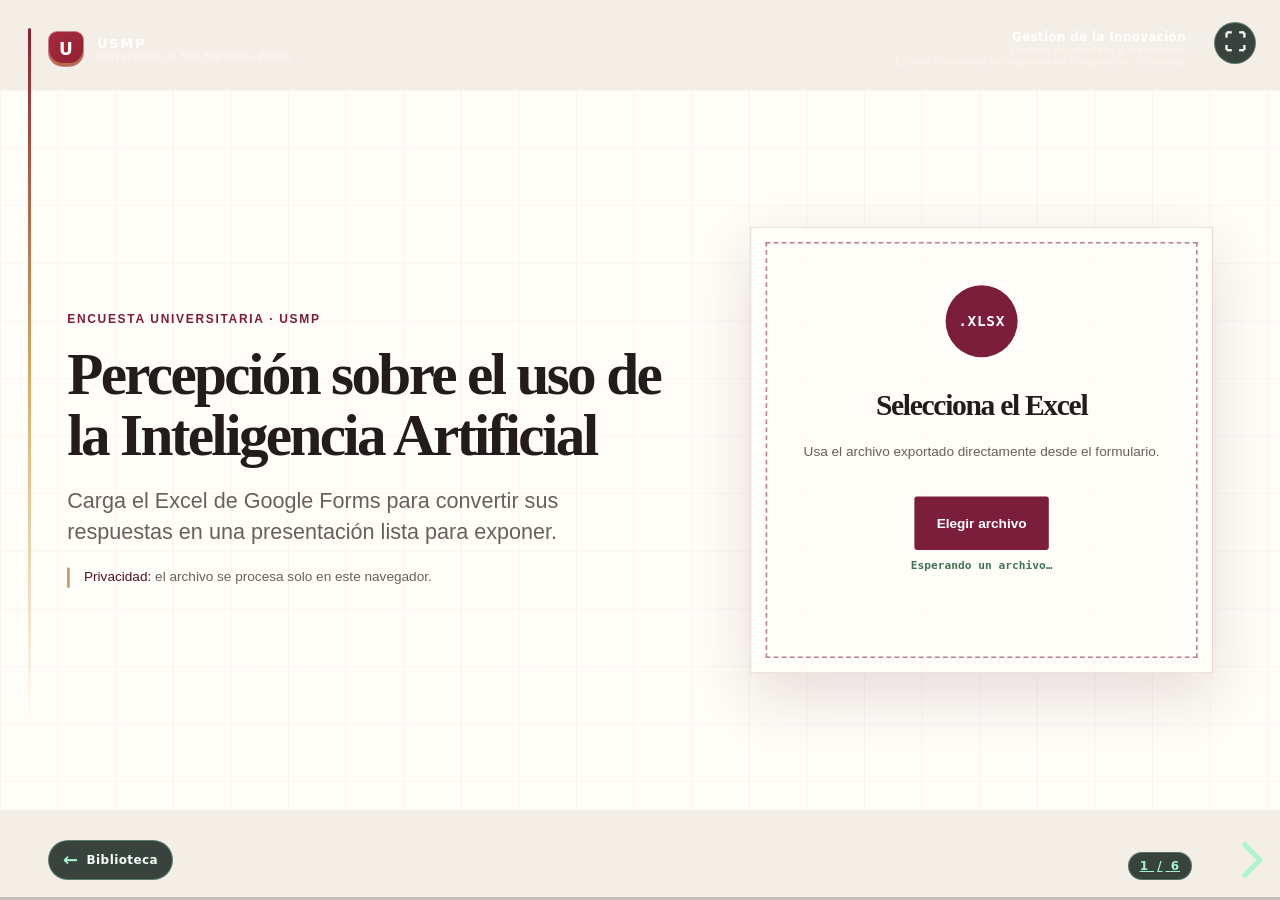
==== artefactos/ciclo-09/gestion-innovacion/encuesta-uso-inteligencia-artificial/index.html @ 7936cba1 "Agregando presentación de Gestión de la Innovación" ====
<!doctype html>
<html lang="es">
  <head>
    <meta charset="utf-8">
    <meta name="viewport" content="width=device-width, initial-scale=1">
    <meta
      name="description"
      content="Presentación interactiva de la encuesta USMP sobre el uso de la inteligencia artificial."
    >
    <title>Percepción sobre el uso de la Inteligencia Artificial</title>
    <link rel="stylesheet" href="../../../../runtime/presentation/v1/runtime.css">
    <link rel="stylesheet" href="presentation.css">
    <script defer src="assets/chart.umd.min.js"></script>
    <script defer src="presentation.js"></script>
  </head>
  <body>
    <main
      class="reveal"
      data-presentation-root
      data-presentation-config="presentation.config.json"
      aria-label="Percepción sobre el uso de la Inteligencia Artificial"
    >
      <div class="slides">
        <section
          data-slide
          data-slide-id="cargar-datos"
          data-brand-chrome="full"
          aria-labelledby="titulo-cargar-datos"
        >
          <div class="cover-layout">
            <header class="cover-copy">
              <p class="overline">Encuesta universitaria · USMP</p>
              <h1 id="titulo-cargar-datos">Percepción sobre el uso de la Inteligencia Artificial</h1>
              <p class="lead">Carga el Excel de Google Forms para convertir sus respuestas en una presentación lista para exponer.</p>
              <p class="privacy-note"><strong>Privacidad:</strong> el archivo se procesa solo en este navegador.</p>
            </header>

            <div class="upload-panel">
              <div
                class="drop-zone"
                id="dropZone"
                role="button"
                tabindex="0"
                aria-controls="fileInput"
                aria-describedby="fileHelp fileStatus"
              >
                <span class="upload-mark" aria-hidden="true">.XLSX</span>
                <h2>Selecciona el Excel</h2>
                <p id="fileHelp">Usa el archivo exportado directamente desde el formulario.</p>
                <label class="upload-button" for="fileInput">Elegir archivo</label>
                <input id="fileInput" type="file" accept=".xlsx">
                <p class="file-status" id="fileStatus" aria-live="polite">Esperando un archivo…</p>
                <p class="file-error" id="fileError" role="alert"></p>
              </div>
            </div>
          </div>
        </section>

        <section
          data-slide
          data-slide-id="panorama"
          data-brand-chrome="minimal"
          aria-labelledby="titulo-panorama"
        >
          <div class="empty-state">
            <span>Datos pendientes</span>
            <p>Regresa a la primera diapositiva y carga el Excel para comenzar.</p>
          </div>
          <div class="result-content">
            <header class="slide-heading">
              <p class="overline">01 / Panorama</p>
              <h2 id="titulo-panorama">Cuatro cifras sitúan la conversación.</h2>
            </header>
            <div class="kpi-grid">
              <article class="kpi">
                <strong id="kpiTotal">—</strong>
                <span>Respuestas</span>
              </article>
              <article class="kpi">
                <strong id="kpiEscuelas">—</strong>
                <span>Escuelas representadas</span>
              </article>
              <article class="kpi">
                <strong id="kpiAprendizaje">—</strong>
                <span>IA facilita el aprendizaje</span>
              </article>
              <article class="kpi">
                <strong id="kpiConfiabilidad">—</strong>
                <span>Confiabilidad percibida</span>
              </article>
            </div>
            <div class="insight-strip">
              <span class="insight-index">Lectura inicial</span>
              <p id="panoramaInsight">Los datos mostrarán el alcance de la muestra y cómo se valora la IA.</p>
            </div>
          </div>
        </section>

        <section
          data-slide
          data-slide-id="perfil"
          data-brand-chrome="minimal"
          aria-labelledby="titulo-perfil"
        >
          <div class="empty-state">
            <span>Datos pendientes</span>
            <p>Regresa a la primera diapositiva y carga el Excel para comenzar.</p>
          </div>
          <div class="result-content">
            <header class="slide-heading compact-heading">
              <p class="overline">02 / Perfil</p>
              <h2 id="titulo-perfil">La composición de la muestra da contexto a cada resultado.</h2>
            </header>
            <div class="chart-grid chart-grid-three">
              <figure class="chart-card">
                <figcaption>Rango de edad</figcaption>
                <div class="chart-frame"><canvas id="chartEdad"></canvas></div>
              </figure>
              <figure class="chart-card">
                <figcaption>Ciclo académico</figcaption>
                <div class="chart-frame"><canvas id="chartCiclo"></canvas></div>
              </figure>
              <figure class="chart-card chart-card-wide-labels">
                <figcaption>Escuela académica</figcaption>
                <div class="chart-frame"><canvas id="chartEscuela"></canvas></div>
              </figure>
            </div>
          </div>
        </section>

        <section
          data-slide
          data-slide-id="habitos"
          data-brand-chrome="minimal"
          aria-labelledby="titulo-habitos"
        >
          <div class="empty-state">
            <span>Datos pendientes</span>
            <p>Regresa a la primera diapositiva y carga el Excel para comenzar.</p>
          </div>
          <div class="result-content">
            <header class="slide-heading compact-heading">
              <p class="overline">03 / Hábitos de uso</p>
              <h2 id="titulo-habitos">Las herramientas importan menos que la forma de incorporarlas.</h2>
            </header>
            <div class="habits-layout">
              <figure class="chart-card tools-card">
                <figcaption>Herramientas más utilizadas</figcaption>
                <div class="chart-frame"><canvas id="chartHerramientas"></canvas></div>
              </figure>
              <figure class="chart-card frequency-card">
                <figcaption>Frecuencia de uso</figcaption>
                <div class="chart-frame"><canvas id="chartFrecuencia"></canvas></div>
              </figure>
              <figure class="chart-card purpose-card">
                <figcaption>Actividades apoyadas con IA</figcaption>
                <div class="chart-frame"><canvas id="chartParaQue"></canvas></div>
              </figure>
            </div>
          </div>
        </section>

        <section
          data-slide
          data-slide-id="valor-riesgo"
          data-brand-chrome="minimal"
          aria-labelledby="titulo-valor-riesgo"
        >
          <div class="empty-state">
            <span>Datos pendientes</span>
            <p>Regresa a la primera diapositiva y carga el Excel para comenzar.</p>
          </div>
          <div class="result-content">
            <header class="slide-heading compact-heading">
              <p class="overline">04 / Valor y riesgo</p>
              <h2 id="titulo-valor-riesgo">El beneficio percibido convive con límites que exigen criterio.</h2>
            </header>
            <div class="balance-layout">
              <figure class="chart-card">
                <figcaption>Beneficio principal</figcaption>
                <div class="chart-frame"><canvas id="chartBeneficio"></canvas></div>
              </figure>
              <figure class="chart-card">
                <figcaption>Riesgo principal</figcaption>
                <div class="chart-frame"><canvas id="chartRiesgo"></canvas></div>
              </figure>
              <div class="metric-stack">
                <article class="metric-block">
                  <span>Aprendizaje</span>
                  <strong id="metricAprendizaje">—</strong>
                  <p>La IA facilita mi aprendizaje académico.</p>
                </article>
                <article class="metric-block">
                  <span>Confiabilidad</span>
                  <strong id="metricConfiabilidad">—</strong>
                  <p>Confianza en la información generada por IA.</p>
                </article>
              </div>
            </div>
          </div>
        </section>

        <section
          data-slide
          data-slide-id="criterio-etico"
          data-brand-chrome="full"
          aria-labelledby="titulo-criterio-etico"
        >
          <div class="empty-state">
            <span>Datos pendientes</span>
            <p>Regresa a la primera diapositiva y carga el Excel para comenzar.</p>
          </div>
          <div class="result-content">
            <header class="slide-heading compact-heading">
              <p class="overline">05 / Criterio ético</p>
              <h2 id="titulo-criterio-etico">Adoptar IA también implica decidir qué uso es responsable.</h2>
            </header>
            <div class="ethics-layout">
              <figure class="chart-card ethics-card">
                <figcaption>¿Es ético presentar como propio un trabajo hecho con IA?</figcaption>
                <div class="chart-frame"><canvas id="chartEtico"></canvas></div>
              </figure>
              <figure class="chart-card human-card">
                <figcaption>Lo que la IA aún no puede reemplazar</figcaption>
                <div class="chart-frame"><canvas id="chartNoReemplaza"></canvas></div>
              </figure>
              <aside class="voices-panel">
                <span class="voices-label">Voces de la encuesta</span>
                <ul id="quoteList">
                  <li>Las respuestas abiertas aparecerán aquí.</li>
                </ul>
              </aside>
            </div>
          </div>
        </section>
      </div>
    </main>

    <script type="module" src="../../../../runtime/presentation/v1/bootstrap.js"></script>
  </body>
</html>
---- runtime/presentation/v1/runtime.css ----
@import url("../../../vendor/reveal/6.0.1/dist/reset.css") layer(pc-vendor);
@import url("../../../vendor/reveal/6.0.1/dist/reveal.css") layer(pc-vendor);
@import url("./transitions.css") layer(pc-effects);
@import url("./motion.css") layer(pc-motion);

@layer pc-runtime {
  :root {
    color-scheme: dark;
  }

  html,
  body {
    width: 100%;
    height: 100%;
    margin: 0;
  }

  body {
    overflow: hidden;
    background: var(--pc-viewport-background, #07110f);
  }

  .pc-presentation {
    --pc-runtime-accent: #a7f3d0;
    --pc-runtime-ink: #f4fff9;
    --pc-runtime-control: rgb(4 18 15 / 78%);
    color: var(--pc-runtime-ink);
    background: var(--pc-slide-background, #07110f);
  }

  .pc-presentation .slides > .pc-slide {
    box-sizing: border-box;
    height: 900px;
    padding: 72px 84px;
    text-align: left;
    transition-duration: var(--pc-transition-duration, 600ms);
  }

  .pc-presentation .controls,
  .pc-presentation .progress,
  .pc-presentation .slide-number {
    color: var(--pc-runtime-accent);
  }

  .pc-presentation .progress span {
    transition-duration: var(--pc-transition-duration, 600ms);
  }

  .pc-presentation .slide-number {
    right: 88px;
    bottom: 20px;
    border: 1px solid color-mix(in srgb, var(--pc-runtime-accent) 28%, transparent);
    border-radius: 999px;
    background: var(--pc-runtime-control);
    padding: 7px 11px;
    font: 650 12px/1 system-ui, sans-serif;
    letter-spacing: 0.08em;
  }

  .pc-fullscreen-control {
    position: absolute;
    z-index: 35;
    right: 24px;
    top: 22px;
    display: grid;
    width: 42px;
    height: 42px;
    place-items: center;
    border: 1px solid color-mix(in srgb, var(--pc-runtime-accent) 32%, transparent);
    border-radius: 50%;
    color: var(--pc-runtime-ink);
    background: var(--pc-runtime-control);
    font: 700 22px/1 system-ui, sans-serif;
    cursor: pointer;
    backdrop-filter: blur(10px);
  }

  .pc-fullscreen-control:hover {
    border-color: var(--pc-runtime-accent);
    color: var(--pc-runtime-accent);
  }

  .pc-fullscreen-control:focus-visible {
    outline: 3px solid var(--pc-runtime-accent);
    outline-offset: 4px;
  }

  .pc-fullscreen-control[hidden] {
    display: none;
  }

  .pc-home-control {
    position: absolute;
    z-index: 35;
    left: 48px;
    bottom: 20px;
    display: inline-flex;
    min-height: 38px;
    align-items: center;
    padding: 0 14px;
    gap: 8px;
    border: 1px solid color-mix(in srgb, var(--pc-runtime-accent) 32%, transparent);
    border-radius: 999px;
    color: var(--pc-runtime-ink);
    background: var(--pc-runtime-control);
    font: 700 12px/1 system-ui, sans-serif;
    letter-spacing: 0.035em;
    text-decoration: none;
    cursor: pointer;
    backdrop-filter: blur(10px);
  }

  .pc-home-control > span:first-child {
    color: var(--pc-runtime-accent);
    font-size: 18px;
    line-height: 1;
    transition: transform 160ms ease;
  }

  .pc-home-control:hover {
    border-color: var(--pc-runtime-accent);
    color: var(--pc-runtime-accent);
  }

  .pc-home-control:hover > span:first-child {
    transform: translateX(-2px);
  }

  .pc-home-control:focus-visible {
    outline: 3px solid var(--pc-runtime-accent);
    outline-offset: 4px;
  }

  .pc-runtime-error {
    box-sizing: border-box;
    display: grid;
    min-height: 100%;
    align-content: center;
    gap: 12px;
    max-width: 760px;
    margin: auto;
    padding: 48px;
    font-family: system-ui, sans-serif;
  }

  .pc-runtime-error h1,
  .pc-runtime-error p {
    margin: 0;
  }

  .pc-runtime-error h1 {
    color: #fecaca;
    font-size: clamp(2rem, 5vw, 4rem);
  }

  .pc-runtime-error p {
    color: #d1d5db;
    font-size: 1.1rem;
    line-height: 1.6;
  }
}
---- artefactos/ciclo-09/gestion-innovacion/encuesta-uso-inteligencia-artificial/presentation.css ----
:root {
  --wine: #7a1e3b;
  --wine-dark: #4f1126;
  --wine-soft: #f1e1e7;
  --gold: #b8935f;
  --parchment: #f4efe6;
  --paper: #fffdf8;
  --ink: #241c1c;
  --muted: #6b5f5a;
  --line: #dfd3c6;
  --good: #3f7351;
  --danger: #a23b43;
  --pc-viewport-background: var(--parchment);
  --pc-slide-background: var(--paper);
  --pc-runtime-accent: var(--wine);
  --pc-runtime-ink: var(--ink);
  --pc-runtime-control: rgb(255 253 248 / 92%);
  color-scheme: light;
  font-family: Inter, Aptos, "Segoe UI", sans-serif;
}

.reveal {
  color: var(--ink);
  background: var(--parchment);
  font-family: inherit;
}

.reveal .slides > .pc-slide {
  display: grid;
  align-content: center;
  gap: 28px;
  overflow: hidden;
  color: var(--ink);
  background:
    linear-gradient(90deg, rgb(122 30 59 / 4%) 1px, transparent 1px),
    linear-gradient(rgb(122 30 59 / 3%) 1px, transparent 1px),
    var(--paper);
  background-size: 72px 72px;
}

.reveal h1,
.reveal h2,
.reveal p,
.reveal figure,
.reveal ul {
  margin: 0;
}

.reveal h1,
.reveal h2 {
  color: var(--ink);
  font-family: Georgia, "Times New Roman", serif;
  font-weight: 700;
  letter-spacing: -0.045em;
  line-height: 1.02;
  text-transform: none;
}

.reveal h1 {
  max-width: 780px;
  font-size: 74px;
}

.reveal h2 {
  max-width: 1220px;
  font-size: 52px;
}

.reveal p,
.reveal li {
  font-size: 21px;
  line-height: 1.45;
}

.overline {
  color: var(--wine) !important;
  font-size: 15px !important;
  font-weight: 800;
  letter-spacing: 0.14em;
  line-height: 1 !important;
  text-transform: uppercase;
}

.cover-layout {
  display: grid;
  grid-template-columns: minmax(0, 1.15fr) minmax(430px, 0.85fr);
  align-items: center;
  gap: 72px;
}

.cover-copy {
  display: grid;
  gap: 25px;
}

.lead {
  max-width: 700px;
  color: var(--muted);
  font-size: 27px !important;
}

.privacy-note {
  padding-left: 18px;
  border-left: 3px solid var(--gold);
  color: var(--muted);
  font-size: 17px !important;
}

.privacy-note strong {
  color: var(--wine-dark);
}

.upload-panel {
  padding: 18px;
  border: 1px solid var(--line);
  background: rgb(255 253 248 / 92%);
  box-shadow: 0 28px 70px rgb(78 26 42 / 14%);
}

.drop-zone {
  display: grid;
  justify-items: center;
  min-height: 430px;
  padding: 52px 36px 34px;
  border: 2px dashed rgb(122 30 59 / 55%);
  outline: none;
  text-align: center;
  cursor: pointer;
  transition: background 180ms ease, border-color 180ms ease, transform 180ms ease;
}

.drop-zone:hover,
.drop-zone:focus-visible,
.drop-zone.is-dragging {
  border-color: var(--wine);
  background: var(--wine-soft);
  transform: translateY(-3px);
}

.upload-mark {
  display: grid;
  place-items: center;
  width: 90px;
  height: 90px;
  margin-bottom: 22px;
  border-radius: 50%;
  background: var(--wine);
  color: #fff;
  font: 800 18px/1 ui-monospace, "Cascadia Mono", monospace;
  letter-spacing: 0.05em;
}

.drop-zone h2 {
  font-size: 37px;
}

.drop-zone > p {
  margin-top: 10px;
  color: var(--muted);
  font-size: 17px;
}

.drop-zone input {
  position: absolute;
  width: 1px;
  height: 1px;
  overflow: hidden;
  clip: rect(0 0 0 0);
  clip-path: inset(50%);
  white-space: nowrap;
}

.upload-button {
  display: inline-flex;
  align-items: center;
  min-height: 48px;
  margin-top: 24px;
  padding: 0 28px;
  border-radius: 3px;
  background: var(--wine);
  color: #fff;
  font-size: 17px;
  font-weight: 750;
  cursor: pointer;
}

.upload-button:hover {
  background: var(--wine-dark);
}

.file-status,
.file-error {
  min-height: 24px;
  font: 650 14px/1.35 ui-monospace, "Cascadia Mono", monospace !important;
}

.file-status {
  color: var(--good) !important;
}

.file-error {
  margin-top: 4px !important;
  color: var(--danger) !important;
}

.slide-heading {
  display: grid;
  gap: 18px;
  margin-bottom: 30px;
}

.compact-heading {
  gap: 14px;
  margin-bottom: 22px;
}

.compact-heading h2 {
  font-size: 46px;
}

.result-content {
  width: 100%;
}

body:not(.has-data) .result-content {
  display: none;
}

body.has-data .empty-state {
  display: none;
}

.empty-state {
  display: grid;
  justify-items: start;
  gap: 18px;
  max-width: 680px;
  padding: 36px 0 36px 36px;
  border-left: 5px solid var(--wine);
}

.empty-state span {
  color: var(--gold);
  font-size: 16px;
  font-weight: 800;
  letter-spacing: 0.12em;
  text-transform: uppercase;
}

.empty-state p {
  color: var(--muted);
  font: 700 38px/1.2 Georgia, "Times New Roman", serif;
}

.kpi-grid {
  display: grid;
  grid-template-columns: repeat(4, minmax(0, 1fr));
  border: 1px solid var(--line);
  background: var(--line);
  gap: 1px;
}

.kpi {
  display: grid;
  align-content: center;
  min-height: 270px;
  padding: 34px;
  background: rgb(255 253 248 / 96%);
}

.kpi strong {
  color: var(--wine);
  font: 700 70px/1 Georgia, "Times New Roman", serif;
  letter-spacing: -0.04em;
}

.kpi span {
  max-width: 190px;
  margin-top: 18px;
  color: var(--muted);
  font-size: 16px;
  font-weight: 700;
  line-height: 1.3;
  text-transform: uppercase;
}

.insight-strip {
  display: grid;
  grid-template-columns: 190px 1fr;
  align-items: center;
  gap: 30px;
  margin-top: 20px;
  padding: 22px 28px;
  background: var(--wine-dark);
}

.insight-index {
  color: var(--gold);
  font-size: 14px;
  font-weight: 800;
  letter-spacing: 0.1em;
  text-transform: uppercase;
}

.insight-strip p {
  color: #fff;
  font-size: 20px;
}

.chart-grid,
.habits-layout,
.balance-layout,
.ethics-layout {
  display: grid;
  gap: 18px;
}

.chart-grid-three {
  grid-template-columns: 0.9fr 0.9fr 1.2fr;
}

.chart-card {
  display: grid;
  grid-template-rows: auto minmax(0, 1fr);
  min-width: 0;
  height: 475px;
  padding: 22px 24px 20px;
  border: 1px solid var(--line);
  background: rgb(255 253 248 / 96%);
  box-shadow: 0 16px 42px rgb(65 40 35 / 7%);
}

.chart-card figcaption {
  min-height: 46px;
  margin-bottom: 12px;
  color: var(--ink);
  font-size: 17px;
  font-weight: 750;
  line-height: 1.3;
}

.chart-frame {
  position: relative;
  min-width: 0;
  min-height: 0;
}

.chart-frame canvas {
  width: 100% !important;
  height: 100% !important;
}

.habits-layout {
  grid-template-columns: 1.18fr 0.82fr;
  grid-template-rows: 255px 220px;
}

.habits-layout .chart-card {
  height: auto;
  padding: 18px 22px;
}

.tools-card {
  grid-row: 1 / 3;
}

.balance-layout {
  grid-template-columns: 1fr 1fr 0.78fr;
}

.balance-layout .chart-card {
  height: 470px;
}

.metric-stack {
  display: grid;
  grid-template-rows: 1fr 1fr;
  gap: 18px;
}

.metric-block {
  display: grid;
  align-content: center;
  padding: 28px;
  border-left: 5px solid var(--gold);
  background: var(--wine-dark);
}

.metric-block span {
  color: var(--gold);
  font-size: 14px;
  font-weight: 800;
  letter-spacing: 0.1em;
  text-transform: uppercase;
}

.metric-block strong {
  margin: 12px 0 8px;
  color: #fff;
  font: 700 54px/1 Georgia, "Times New Roman", serif;
}

.metric-block p {
  color: rgb(255 255 255 / 74%);
  font-size: 15px;
}

.ethics-layout {
  grid-template-columns: 0.86fr 1.14fr 0.82fr;
}

.ethics-layout .chart-card,
.voices-panel {
  height: 470px;
}

.voices-panel {
  overflow: hidden;
  padding: 26px;
  background: var(--wine-dark);
}

.voices-label {
  color: var(--gold);
  font-size: 14px;
  font-weight: 800;
  letter-spacing: 0.1em;
  text-transform: uppercase;
}

.voices-panel ul {
  display: grid;
  gap: 16px;
  margin-top: 22px;
  padding: 0;
  list-style: none;
}

.voices-panel li {
  padding-top: 14px;
  border-top: 1px solid rgb(255 255 255 / 18%);
  color: rgb(255 255 255 / 86%);
  font-family: Georgia, "Times New Roman", serif;
  font-size: 17px;
  line-height: 1.35;
}

.voices-panel li::before {
  content: "“";
  margin-right: 5px;
  color: var(--gold);
  font-size: 24px;
}

@media (prefers-reduced-motion: reduce) {
  .drop-zone {
    transition: none;
  }
}
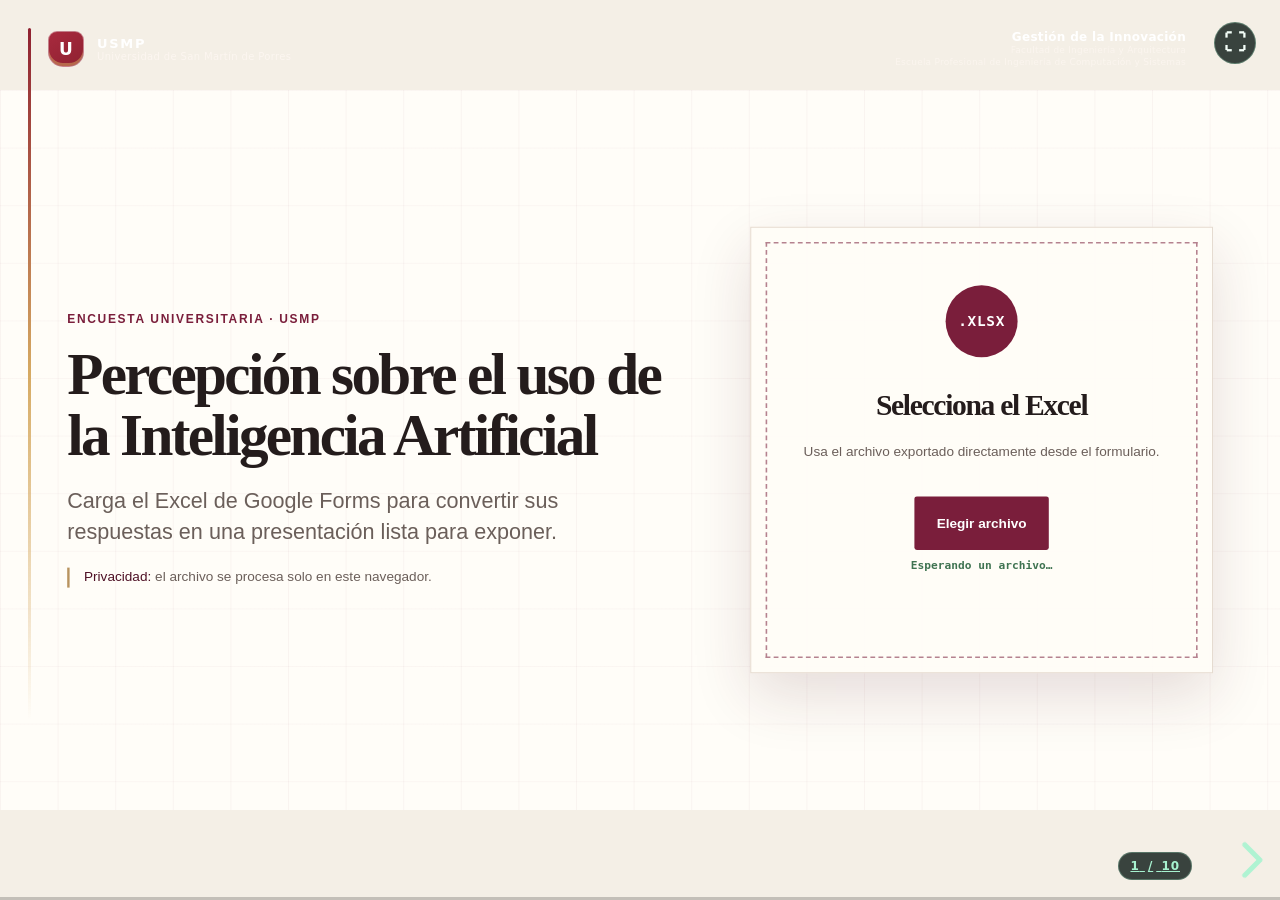
==== commit e61abebb: "Mejorando presentación de Gestión de la innnovación" ====
--- a/artefactos/ciclo-09/gestion-innovacion/encuesta-uso-inteligencia-artificial/index.html
+++ b/artefactos/ciclo-09/gestion-innovacion/encuesta-uso-inteligencia-artificial/index.html
@@ -30,7 +30,7 @@
           <div class="cover-layout">
             <header class="cover-copy">
               <p class="overline">Encuesta universitaria · USMP</p>
-              <h1 id="titulo-cargar-datos">Percepción sobre el uso de la Inteligencia Artificial</h1>
+              <h2 id="titulo-cargar-datos">Percepción sobre el uso de la Inteligencia Artificial</h2>
               <p class="lead">Carga el Excel de Google Forms para convertir sus respuestas en una presentación lista para exponer.</p>
               <p class="privacy-note"><strong>Privacidad:</strong> el archivo se procesa solo en este navegador.</p>
             </header>
@@ -58,6 +58,48 @@
 
         <section
           data-slide
+          data-slide-id="portada"
+          data-brand-chrome="full"
+          aria-labelledby="titulo-portada"
+        >
+          <div class="team-cover">
+            <header class="team-cover-copy">
+              <p class="overline">Encuesta digital · Actividad grupal (PA1)</p>
+              <h1 id="titulo-portada">Percepción sobre el uso de la Inteligencia Artificial</h1>
+              <p class="cover-summary">Encuesta aplicada a estudiantes de la Universidad de San Martín de Porres sobre los beneficios, riesgos y criterios éticos del uso académico de la IA.</p>
+              <div class="course-block">
+                <p class="course-line">Gestión de la Innovación</p>
+                <p class="faculty-line">Facultad de Ingeniería y Arquitectura · USMP</p>
+              </div>
+            </header>
+
+            <aside class="team-roster" aria-labelledby="titulo-equipo">
+              <p class="roster-overline">Equipo de trabajo</p>
+              <h2 id="titulo-equipo">Integrantes</h2>
+              <ul class="team-list">
+                <li>
+                  <span>01</span>
+                  <div><strong>NICOL BRILLYT PAITAN YUJRA</strong><small>Ingeniería Industrial</small></div>
+                </li>
+                <li>
+                  <span>02</span>
+                  <div><strong>NURIA THALIA CCAHUANA QUISPE</strong><small>Ingeniería Industrial</small></div>
+                </li>
+                <li>
+                  <span>03</span>
+                  <div><strong>JEAN CARLOS ESTRADA BARRIENTOS</strong><small>Ingeniería en Computación y Sistemas</small></div>
+                </li>
+                <li>
+                  <span>04</span>
+                  <div><strong>IRWIN EDISON VILCA VARGAS</strong><small>Ingeniería en Computación y Sistemas</small></div>
+                </li>
+              </ul>
+            </aside>
+          </div>
+        </section>
+
+        <section
+          data-slide
           data-slide-id="panorama"
           data-brand-chrome="minimal"
           aria-labelledby="titulo-panorama"
@@ -111,18 +153,22 @@
               <p class="overline">02 / Perfil</p>
               <h2 id="titulo-perfil">La composición de la muestra da contexto a cada resultado.</h2>
             </header>
-            <div class="chart-grid chart-grid-three">
-              <figure class="chart-card">
+            <div class="profile-layout">
+              <figure class="chart-card profile-age-card">
                 <figcaption>Rango de edad</figcaption>
                 <div class="chart-frame"><canvas id="chartEdad"></canvas></div>
               </figure>
-              <figure class="chart-card">
+              <figure class="chart-card profile-cycle-card">
                 <figcaption>Ciclo académico</figcaption>
                 <div class="chart-frame"><canvas id="chartCiclo"></canvas></div>
               </figure>
-              <figure class="chart-card chart-card-wide-labels">
+              <figure class="chart-card chart-card-wide-labels profile-school-card">
                 <figcaption>Escuela académica</figcaption>
                 <div class="chart-frame"><canvas id="chartEscuela"></canvas></div>
+              </figure>
+              <figure class="chart-card profile-occupation-card">
+                <figcaption>Ocupación principal</figcaption>
+                <div class="chart-frame"><canvas id="chartOcupacion"></canvas></div>
               </figure>
             </div>
           </div>
@@ -233,6 +279,130 @@
             </div>
           </div>
         </section>
+
+        <section
+          data-slide
+          data-slide-id="energia-agua"
+          data-brand-chrome="minimal"
+          aria-labelledby="titulo-energia-agua"
+        >
+          <header class="slide-heading compact-heading environmental-heading">
+            <p class="overline">06 / Costos ambientales</p>
+            <h2 id="titulo-energia-agua">La infraestructura de IA también consume energía y agua.</h2>
+          </header>
+          <div class="environmental-layout">
+            <article class="energy-field">
+              <span class="environmental-label">Electricidad</span>
+              <div class="environmental-stat">
+                <strong>945</strong>
+                <span>TWh/año</span>
+              </div>
+              <p class="environmental-explainer">
+                Demanda eléctrica mundial proyectada para centros de datos en 2030; la IA será el principal impulsor del crecimiento.
+              </p>
+              <div class="growth-note">
+                <strong>+50 %</strong>
+                <p>creció en 2025 el consumo eléctrico de los centros enfocados específicamente en IA.</p>
+              </div>
+            </article>
+
+            <article class="water-field">
+              <span class="environmental-label">Agua para enfriamiento</span>
+              <div class="environmental-stat water-stat">
+                <strong>≈700 000</strong>
+                <span>litros</span>
+              </div>
+              <p class="environmental-explainer">
+                Estimación del agua dulce evaporada directamente al entrenar GPT-3 en centros de datos de Microsoft en Estados Unidos.
+              </p>
+              <p class="resource-caveat">La huella cambia según la ubicación, el clima y el sistema de enfriamiento.</p>
+            </article>
+          </div>
+          <footer class="source-note" aria-label="Fuentes de la diapositiva">
+            <span>[Fuentes]</span> IEA (2025, 2026) · Li et al. (2023), citado por ELI (2025)
+          </footer>
+        </section>
+
+        <section
+          data-slide
+          data-slide-id="carbono-residuos"
+          data-brand-chrome="minimal"
+          aria-labelledby="titulo-carbono-residuos"
+        >
+          <header class="slide-heading compact-heading environmental-heading">
+            <p class="overline">07 / Ciclo de vida</p>
+            <h2 id="titulo-carbono-residuos">Innovar responsablemente exige mirar más allá del resultado.</h2>
+          </header>
+          <div class="lifecycle-evidence">
+            <article class="lifecycle-metric">
+              <span class="environmental-label">Huella de carbono</span>
+              <div class="lifecycle-stat">
+                <strong>≈500</strong>
+                <span>t CO₂</span>
+              </div>
+              <p>Estimación atribuida al entrenamiento de GPT-3; el resultado depende de la energía utilizada y la metodología de cálculo.</p>
+            </article>
+            <article class="lifecycle-metric waste-metric">
+              <span class="environmental-label">Residuos electrónicos</span>
+              <div class="lifecycle-stat lifecycle-stat-wide">
+                <strong>2,5 millones</strong>
+                <span>t/año</span>
+              </div>
+              <p>Máximo proyectado para 2030 bajo un escenario de adopción agresiva de modelos generativos.</p>
+            </article>
+          </div>
+          <div class="innovation-close">
+            <div>
+              <span class="context-label">Conexión con la encuesta</span>
+              <p id="environmentFrequency">La huella de cada consulta varía; a escala, la frecuencia y el tipo de uso se vuelven relevantes.</p>
+            </div>
+            <p class="innovation-thesis">Innovar no es usar más IA, sino emplearla donde su valor justifique los recursos.</p>
+          </div>
+          <footer class="source-note" aria-label="Fuentes de la diapositiva">
+            <span>[Fuentes]</span> Climate Impact Partners (2025) · IEEE Spectrum (2024)
+          </footer>
+        </section>
+
+        <section
+          data-slide
+          data-slide-id="conclusiones"
+          data-brand-chrome="minimal"
+          class="conclusions-slide"
+          aria-labelledby="titulo-conclusiones"
+        >
+          <div class="empty-state">
+            <span>Datos pendientes</span>
+            <p>Regresa a la primera diapositiva y carga el Excel para comenzar.</p>
+          </div>
+          <div class="result-content">
+            <header class="slide-heading compact-heading">
+              <p class="overline">08 / Conclusiones</p>
+              <h2 id="titulo-conclusiones">El uso de IA ya es cotidiano: falta que sea consciente.</h2>
+            </header>
+            <div class="conclusions-grid">
+              <article class="conclusion-item">
+                <span>01</span>
+                <h3>Uso extendido, criterio necesario</h3>
+                <p id="conclusionUsage">Los datos resumirán el principal uso y la confianza declarada.</p>
+              </article>
+              <article class="conclusion-item">
+                <span>02</span>
+                <h3>La ética requiere reglas claras</h3>
+                <p id="conclusionEthics">La distribución de respuestas mostrará la postura predominante.</p>
+              </article>
+              <article class="conclusion-item">
+                <span>03</span>
+                <h3>Lo humano sigue siendo insustituible</h3>
+                <p id="conclusionHuman">La encuesta identificará la capacidad humana más valorada.</p>
+              </article>
+              <article class="conclusion-item">
+                <span>04</span>
+                <h3>El uso masivo tiene un costo físico</h3>
+                <p>Cada consulta se apoya en electricidad, agua y hardware; la responsabilidad también incluye su huella ambiental.</p>
+              </article>
+            </div>
+          </div>
+        </section>
       </div>
     </main>
 
--- a/runtime/presentation/v1/runtime.css
+++ b/runtime/presentation/v1/runtime.css
@@ -89,48 +89,6 @@
     display: none;
   }
 
-  .pc-home-control {
-    position: absolute;
-    z-index: 35;
-    left: 48px;
-    bottom: 20px;
-    display: inline-flex;
-    min-height: 38px;
-    align-items: center;
-    padding: 0 14px;
-    gap: 8px;
-    border: 1px solid color-mix(in srgb, var(--pc-runtime-accent) 32%, transparent);
-    border-radius: 999px;
-    color: var(--pc-runtime-ink);
-    background: var(--pc-runtime-control);
-    font: 700 12px/1 system-ui, sans-serif;
-    letter-spacing: 0.035em;
-    text-decoration: none;
-    cursor: pointer;
-    backdrop-filter: blur(10px);
-  }
-
-  .pc-home-control > span:first-child {
-    color: var(--pc-runtime-accent);
-    font-size: 18px;
-    line-height: 1;
-    transition: transform 160ms ease;
-  }
-
-  .pc-home-control:hover {
-    border-color: var(--pc-runtime-accent);
-    color: var(--pc-runtime-accent);
-  }
-
-  .pc-home-control:hover > span:first-child {
-    transform: translateX(-2px);
-  }
-
-  .pc-home-control:focus-visible {
-    outline: 3px solid var(--pc-runtime-accent);
-    outline-offset: 4px;
-  }
-
   .pc-runtime-error {
     box-sizing: border-box;
     display: grid;
--- a/artefactos/ciclo-09/gestion-innovacion/encuesta-uso-inteligencia-artificial/presentation.css
+++ b/artefactos/ciclo-09/gestion-innovacion/encuesta-uso-inteligencia-artificial/presentation.css
@@ -40,6 +40,7 @@
 
 .reveal h1,
 .reveal h2,
+.reveal h3,
 .reveal p,
 .reveal figure,
 .reveal ul {
@@ -88,9 +89,115 @@
   gap: 72px;
 }
 
+.team-cover {
+  display: grid;
+  grid-template-columns: minmax(0, 1.08fr) minmax(460px, 0.92fr);
+  align-items: center;
+  gap: 72px;
+}
+
+.team-cover-copy {
+  display: grid;
+  gap: 26px;
+}
+
+.team-cover h1 {
+  max-width: 820px;
+  font-size: 72px;
+}
+
+.cover-summary {
+  max-width: 760px;
+  color: var(--muted);
+  font-size: 18px !important;
+}
+
+.course-block {
+  display: grid;
+  gap: 7px;
+  padding-left: 20px;
+  border-left: 4px solid var(--gold);
+}
+
+.course-line {
+  color: var(--wine-dark);
+  font: 700 25px/1.2 Georgia, "Times New Roman", serif !important;
+}
+
+.faculty-line {
+  color: var(--muted);
+  font-size: 17px !important;
+}
+
+.team-roster {
+  padding: 38px 42px 34px;
+  border-top: 6px solid var(--gold);
+  background: var(--wine-dark);
+  box-shadow: 0 28px 70px rgb(78 26 42 / 18%);
+}
+
+.roster-overline {
+  color: var(--gold);
+  font-size: 14px !important;
+  font-weight: 800;
+  letter-spacing: 0.12em;
+  text-transform: uppercase;
+}
+
+.team-roster h2 {
+  margin-top: 10px;
+  color: #fff;
+  font-size: 40px;
+}
+
+.team-list {
+  display: grid;
+  margin-top: 26px !important;
+  padding: 0;
+  list-style: none;
+}
+
+.team-list li {
+  display: grid;
+  grid-template-columns: 34px 1fr;
+  align-items: baseline;
+  gap: 14px;
+  padding: 15px 0;
+  border-top: 1px solid rgb(255 255 255 / 17%);
+  color: #fff;
+  font-size: 17px;
+}
+
+.team-list li > div {
+  display: grid;
+  gap: 5px;
+}
+
+.team-list span {
+  color: var(--gold);
+  font: 800 13px/1 ui-monospace, "Cascadia Mono", monospace;
+}
+
+.team-list strong {
+  font-size: 15px;
+  font-weight: 750;
+  line-height: 1.25;
+}
+
+.team-list small {
+  color: rgb(255 255 255 / 68%);
+  font-size: 13px;
+  line-height: 1.3;
+}
+
 .cover-copy {
   display: grid;
   gap: 25px;
+}
+
+.cover-copy h2 {
+  max-width: 780px;
+  font-size: 74px;
 }
 
 .lead {
@@ -315,8 +422,36 @@
   gap: 18px;
 }
 
-.chart-grid-three {
-  grid-template-columns: 0.9fr 0.9fr 1.2fr;
+.profile-layout {
+  display: grid;
+  grid-template-columns: 0.8fr 0.8fr 1.1fr;
+  grid-template-rows: 220px 245px;
+  gap: 18px;
+}
+
+.profile-layout .chart-card {
+  height: auto;
+  padding: 16px 20px;
+}
+
+.profile-age-card {
+  grid-column: 1;
+  grid-row: 1;
+}
+
+.profile-cycle-card {
+  grid-column: 2;
+  grid-row: 1;
+}
+
+.profile-school-card {
+  grid-column: 1 / 3;
+  grid-row: 2;
+}
+
+.profile-occupation-card {
+  grid-column: 3;
+  grid-row: 1 / 3;
 }
 
 .chart-card {
@@ -452,6 +587,272 @@
   font-size: 24px;
 }
 
+.environmental-heading {
+  margin-bottom: 18px;
+}
+
+.environmental-layout {
+  display: grid;
+  grid-template-columns: 1.16fr 0.84fr;
+  min-height: 440px;
+  border: 1px solid var(--line);
+  background: var(--paper);
+  box-shadow: 0 18px 48px rgb(65 40 35 / 8%);
+}
+
+.energy-field,
+.water-field {
+  display: grid;
+  align-content: space-between;
+  min-width: 0;
+  padding: 34px 40px;
+}
+
+.energy-field {
+  background:
+    linear-gradient(135deg, rgb(184 147 95 / 11%), transparent 58%),
+    var(--paper);
+}
+
+.water-field {
+  color: #fff;
+  background:
+    linear-gradient(145deg, rgb(184 147 95 / 16%), transparent 54%),
+    var(--wine-dark);
+}
+
+.environmental-label {
+  color: var(--gold);
+  font-size: 16px;
+  font-weight: 850;
+  letter-spacing: 0.12em;
+  text-transform: uppercase;
+}
+
+.environmental-stat,
+.lifecycle-stat {
+  display: flex;
+  align-items: end;
+  gap: 18px;
+  margin: 12px 0 8px;
+}
+
+.environmental-stat strong {
+  color: var(--wine);
+  font: 700 108px/0.88 Georgia, "Times New Roman", serif;
+  letter-spacing: -0.065em;
+}
+
+.environmental-stat span,
+.lifecycle-stat span {
+  padding-bottom: 9px;
+  color: var(--muted);
+  font-size: 22px;
+  font-weight: 800;
+}
+
+.water-stat {
+  display: grid;
+  align-content: center;
+  gap: 5px;
+}
+
+.water-stat strong {
+  color: #fff;
+  font-size: 74px;
+}
+
+.water-stat span {
+  padding: 0;
+  color: var(--gold);
+  font-size: 25px;
+}
+
+.environmental-explainer {
+  max-width: 570px;
+  color: var(--muted);
+  font-size: 18px !important;
+}
+
+.water-field .environmental-explainer {
+  color: rgb(255 255 255 / 82%);
+}
+
+.growth-note {
+  display: grid;
+  grid-template-columns: auto 1fr;
+  align-items: center;
+  gap: 20px;
+  margin-top: 20px;
+  padding-top: 18px;
+  border-top: 1px solid var(--line);
+}
+
+.growth-note strong {
+  color: var(--wine);
+  font: 700 42px/1 Georgia, "Times New Roman", serif;
+  letter-spacing: -0.04em;
+}
+
+.growth-note p,
+.resource-caveat {
+  color: var(--muted);
+  font-size: 16px;
+}
+
+.resource-caveat {
+  padding-top: 16px;
+  border-top: 1px solid rgb(255 255 255 / 18%);
+  color: rgb(255 255 255 / 64%);
+}
+
+.source-note {
+  display: flex;
+  gap: 10px;
+  margin-top: 14px;
+  color: var(--muted);
+  font-size: 16px;
+  line-height: 1.3;
+}
+
+.source-note span {
+  color: var(--wine);
+  font-weight: 850;
+}
+
+.lifecycle-evidence {
+  display: grid;
+  grid-template-columns: 1fr 1fr;
+  min-height: 300px;
+  border-block: 1px solid var(--line);
+}
+
+.lifecycle-metric {
+  display: grid;
+  align-content: center;
+  padding: 30px 46px 30px 12px;
+}
+
+.lifecycle-metric + .lifecycle-metric {
+  padding-right: 12px;
+  padding-left: 46px;
+  border-left: 1px solid var(--line);
+}
+
+.lifecycle-stat strong {
+  color: var(--wine);
+  font: 700 88px/0.92 Georgia, "Times New Roman", serif;
+  letter-spacing: -0.06em;
+}
+
+.lifecycle-stat-wide {
+  display: grid;
+  gap: 6px;
+}
+
+.lifecycle-stat-wide strong {
+  font-size: 67px;
+}
+
+.lifecycle-stat-wide span {
+  padding: 0;
+}
+
+.lifecycle-metric > p {
+  max-width: 570px;
+  color: var(--muted);
+  font-size: 17px;
+}
+
+.innovation-close {
+  display: grid;
+  grid-template-columns: 1fr 1.15fr;
+  align-items: center;
+  gap: 42px;
+  min-height: 128px;
+  margin-top: 20px;
+  padding: 22px 30px;
+  background: var(--wine-dark);
+}
+
+.context-label {
+  color: var(--gold);
+  font-size: 14px;
+  font-weight: 850;
+  letter-spacing: 0.1em;
+  text-transform: uppercase;
+}
+
+.innovation-close div > p {
+  margin-top: 8px;
+  color: rgb(255 255 255 / 76%);
+  font-size: 16px;
+}
+
+.innovation-thesis {
+  padding-left: 30px;
+  border-left: 1px solid rgb(255 255 255 / 22%);
+  color: #fff;
+  font: 700 25px/1.25 Georgia, "Times New Roman", serif !important;
+}
+
+.reveal .slides > .pc-slide.conclusions-slide {
+  color: #fff;
+  background:
+    linear-gradient(90deg, rgb(255 255 255 / 2.5%) 1px, transparent 1px),
+    linear-gradient(rgb(255 255 255 / 2%) 1px, transparent 1px),
+    var(--wine-dark);
+  background-size: 72px 72px;
+}
+
+.conclusions-slide .overline,
+.conclusion-item > span {
+  color: var(--gold) !important;
+}
+
+.conclusions-slide .slide-heading h2,
+.conclusion-item h3 {
+  color: #fff;
+}
+
+.conclusions-slide .empty-state {
+  border-left-color: var(--gold);
+}
+
+.conclusions-slide .empty-state p {
+  color: #fff;
+}
+
+.conclusions-grid {
+  display: grid;
+  grid-template-columns: 1fr 1fr;
+  gap: 18px;
+}
+
+.conclusion-item {
+  min-height: 205px;
+  padding: 28px 34px;
+  border: 1px solid rgb(184 147 95 / 34%);
+  background: rgb(255 255 255 / 4%);
+}
+
+.conclusion-item > span {
+  display: block;
+  margin-bottom: 12px;
+  font: 700 31px/1 Georgia, "Times New Roman", serif;
+}
+
+.conclusion-item h3 {
+  font: 700 26px/1.15 Georgia, "Times New Roman", serif;
+}
+
+.conclusion-item p {
+  margin-top: 16px;
+  color: rgb(255 255 255 / 78%);
+  font-size: 16px;
+  line-height: 1.42;
+}
+
 @media (prefers-reduced-motion: reduce) {
   .drop-zone {
     transition: none;
